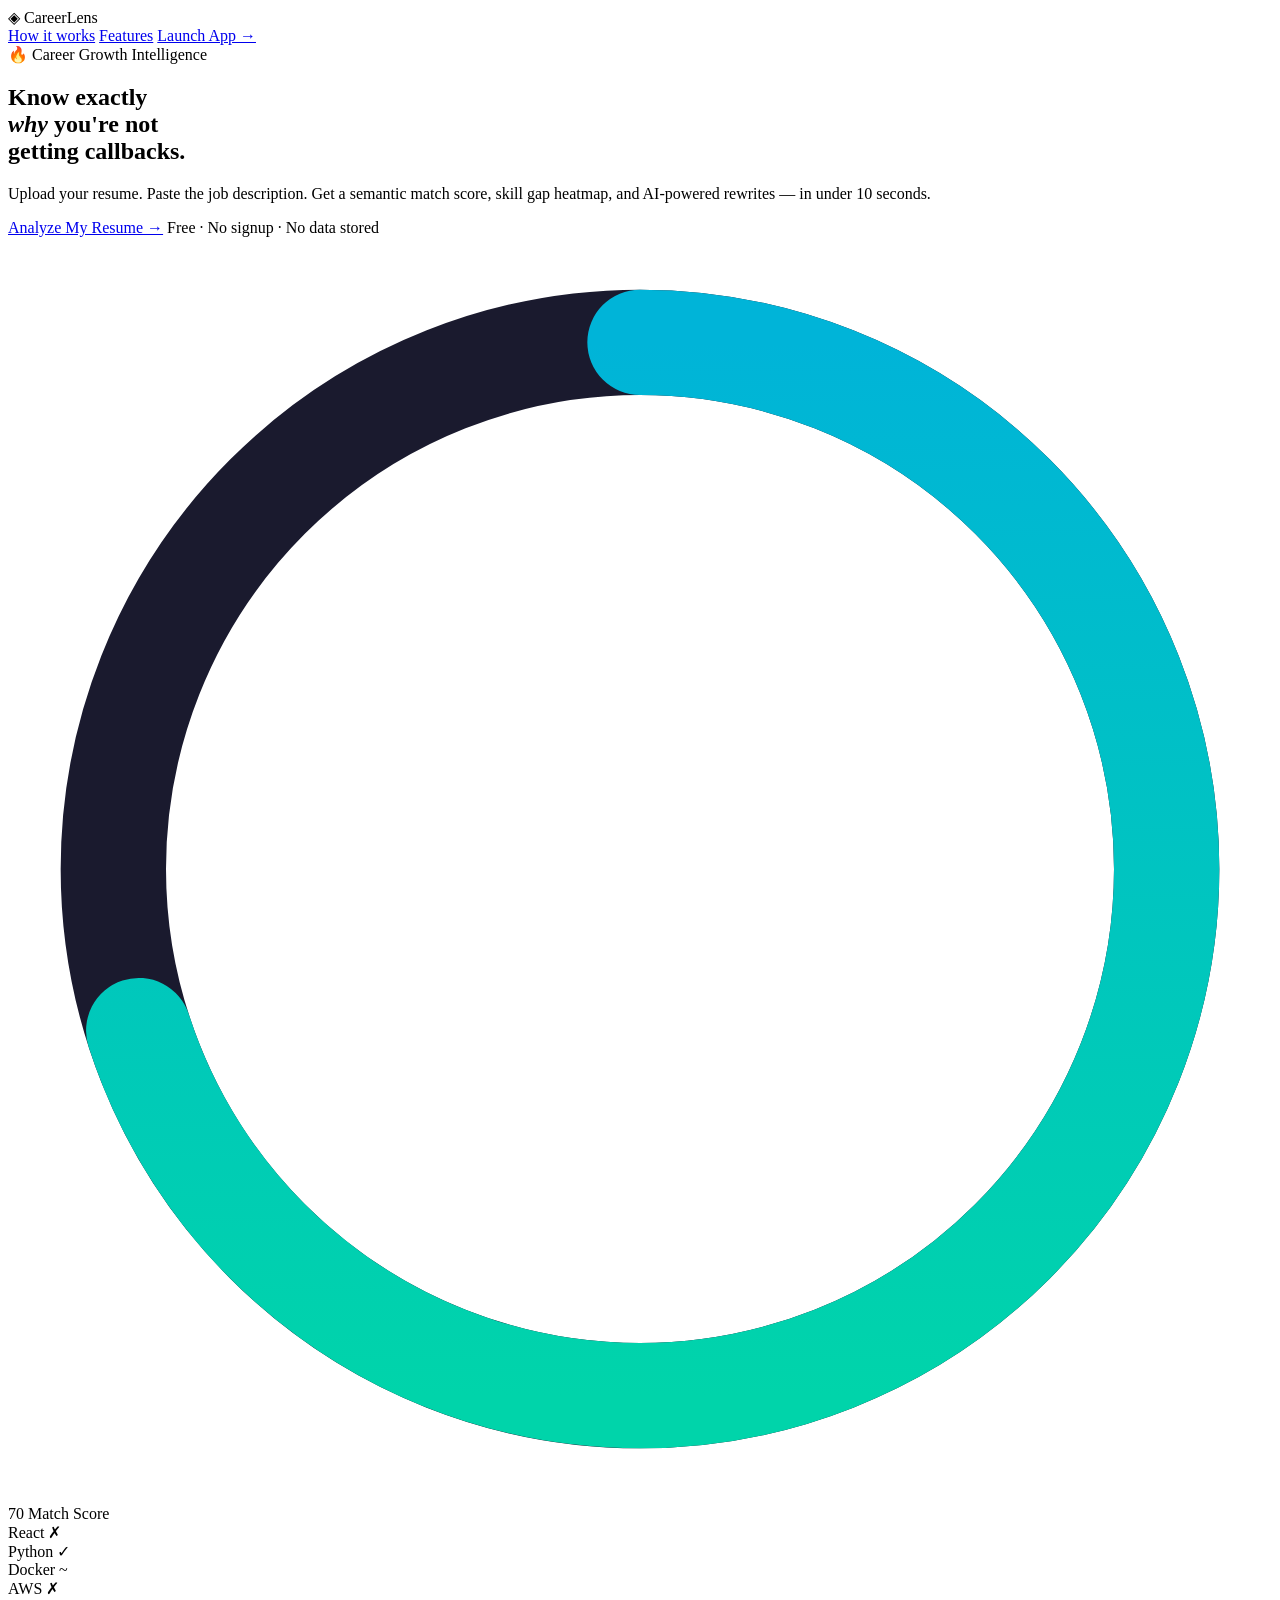
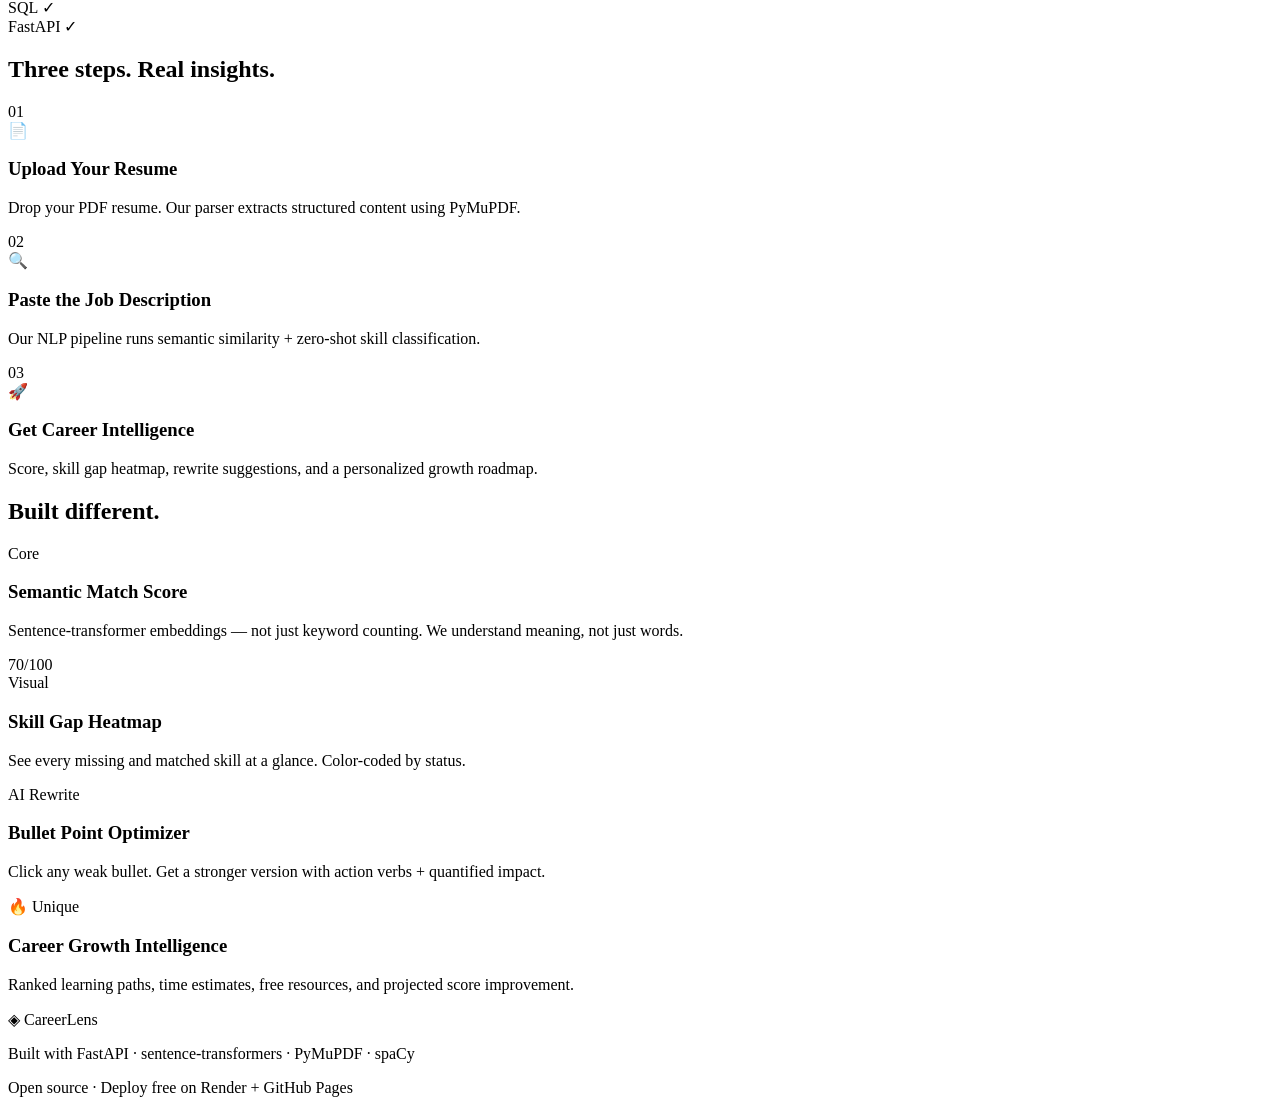
==== frontend/index.html @ 527332ee "Done" ====
<!DOCTYPE html>
<html lang="en">
<head>
  <meta charset="UTF-8" />
  <meta name="viewport" content="width=device-width, initial-scale=1.0"/>
  <title>CareerLens — AI-Powered Career Intelligence</title>
  <link rel="preconnect" href="https://fonts.googleapis.com">
  <link href="https://fonts.googleapis.com/css2?family=Syne:wght@400;600;700;800&family=DM+Sans:ital,opsz,wght@0,9..40,300;0,9..40,400;0,9..40,500;1,9..40,300&display=swap" rel="stylesheet">
  <link rel="stylesheet" href="/static/css/index.css">
</head>
<body>

  <!-- ── NAV ── -->
  <nav class="nav">
    <div class="nav-logo">
      <span class="logo-mark">◈</span>
      <span>CareerLens</span>
    </div>
    <div class="nav-links">
      <a href="#how">How it works</a>
      <a href="#features">Features</a>
      <a href="/dashboard" class="btn-nav">Launch App →</a>
    </div>
  </nav>

  <!-- ── HERO ── -->
  <section class="hero">
    <div class="hero-bg">
      <div class="blob blob-1"></div>
      <div class="blob blob-2"></div>
      <div class="grid-overlay"></div>
    </div>
    <div class="hero-content">
      <div class="hero-badge">🔥 Career Growth Intelligence</div>
      <h1 class="hero-title">
        Know exactly<br>
        <em>why</em> you're not<br>
        getting callbacks.
      </h1>
      <p class="hero-sub">
        Upload your resume. Paste the job description. Get a semantic match score,
        skill gap heatmap, and AI-powered rewrites — in under 10 seconds.
      </p>
      <div class="hero-cta">
        <a href="/dashboard" class="btn-primary">Analyze My Resume →</a>
        <span class="hero-note">Free · No signup · No data stored</span>
      </div>
    </div>
    <div class="hero-visual">
      <div class="score-preview">
        <div class="score-ring-wrap">
          <svg viewBox="0 0 120 120" class="ring-svg">
            <circle cx="60" cy="60" r="50" fill="none" stroke="#1a1a2e" stroke-width="10"/>
            <circle cx="60" cy="60" r="50" fill="none" stroke="url(#grad)" stroke-width="10"
              stroke-dasharray="314" stroke-dashoffset="94"
              stroke-linecap="round" transform="rotate(-90 60 60)"/>
            <defs>
              <linearGradient id="grad" x1="0%" y1="0%" x2="100%" y2="0%">
                <stop offset="0%" stop-color="#00d4aa"/>
                <stop offset="100%" stop-color="#00b4d8"/>
              </linearGradient>
            </defs>
          </svg>
          <div class="ring-label">
            <span class="ring-num">70</span>
            <span class="ring-sub">Match Score</span>
          </div>
        </div>
        <div class="preview-pills">
          <div class="pill missing">React ✗</div>
          <div class="pill strong">Python ✓</div>
          <div class="pill partial">Docker ~</div>
          <div class="pill missing">AWS ✗</div>
          <div class="pill strong">SQL ✓</div>
          <div class="pill strong">FastAPI ✓</div>
        </div>
      </div>
    </div>
  </section>

  <!-- ── HOW IT WORKS ── -->
  <section class="steps" id="how">
    <h2 class="section-title">Three steps. Real insights.</h2>
    <div class="steps-grid">
      <div class="step-card">
        <div class="step-num">01</div>
        <div class="step-icon">📄</div>
        <h3>Upload Your Resume</h3>
        <p>Drop your PDF resume. Our parser extracts structured content using PyMuPDF.</p>
      </div>
      <div class="step-card">
        <div class="step-num">02</div>
        <div class="step-icon">🔍</div>
        <h3>Paste the Job Description</h3>
        <p>Our NLP pipeline runs semantic similarity + zero-shot skill classification.</p>
      </div>
      <div class="step-card">
        <div class="step-num">03</div>
        <div class="step-icon">🚀</div>
        <h3>Get Career Intelligence</h3>
        <p>Score, skill gap heatmap, rewrite suggestions, and a personalized growth roadmap.</p>
      </div>
    </div>
  </section>

  <!-- ── FEATURES ── -->
  <section class="features" id="features">
    <h2 class="section-title">Built different.</h2>
    <div class="feat-grid">
      <div class="feat-card feat-large">
        <div class="feat-tag">Core</div>
        <h3>Semantic Match Score</h3>
        <p>Sentence-transformer embeddings — not just keyword counting. We understand meaning, not just words.</p>
        <div class="feat-bar">
          <div class="feat-bar-fill" style="width:70%"></div>
        </div>
        <span class="feat-score">70/100</span>
      </div>
      <div class="feat-card">
        <div class="feat-tag">Visual</div>
        <h3>Skill Gap Heatmap</h3>
        <p>See every missing and matched skill at a glance. Color-coded by status.</p>
      </div>
      <div class="feat-card">
        <div class="feat-tag">AI Rewrite</div>
        <h3>Bullet Point Optimizer</h3>
        <p>Click any weak bullet. Get a stronger version with action verbs + quantified impact.</p>
      </div>
      <div class="feat-card feat-highlight">
        <div class="feat-tag">🔥 Unique</div>
        <h3>Career Growth Intelligence</h3>
        <p>Ranked learning paths, time estimates, free resources, and projected score improvement.</p>
      </div>
    </div>
  </section>

  <!-- ── FOOTER ── -->
  <footer class="footer">
    <div class="footer-logo">◈ CareerLens</div>
    <p>Built with FastAPI · sentence-transformers · PyMuPDF · spaCy</p>
    <p class="footer-small">Open source · Deploy free on Render + GitHub Pages</p>
  </footer>

  <script src="/static/js/index.js"></script>
</body>
</html>
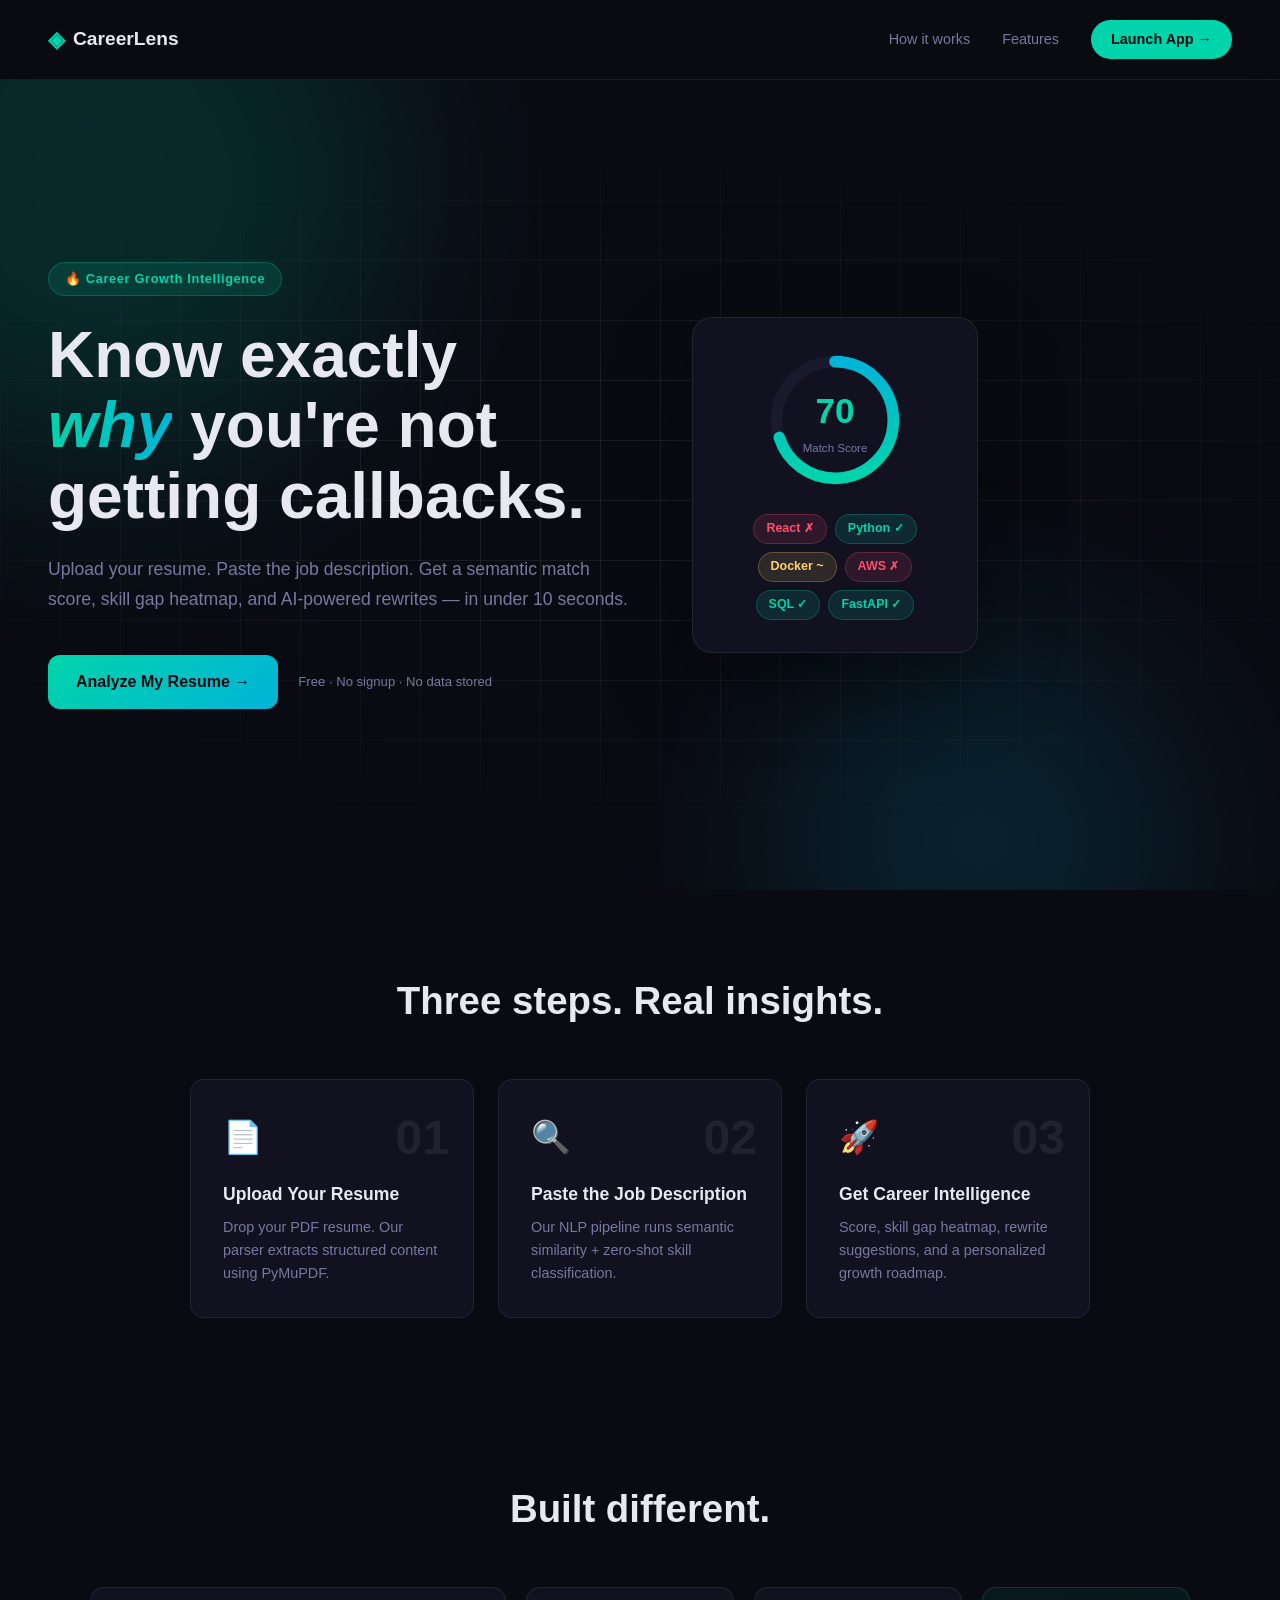
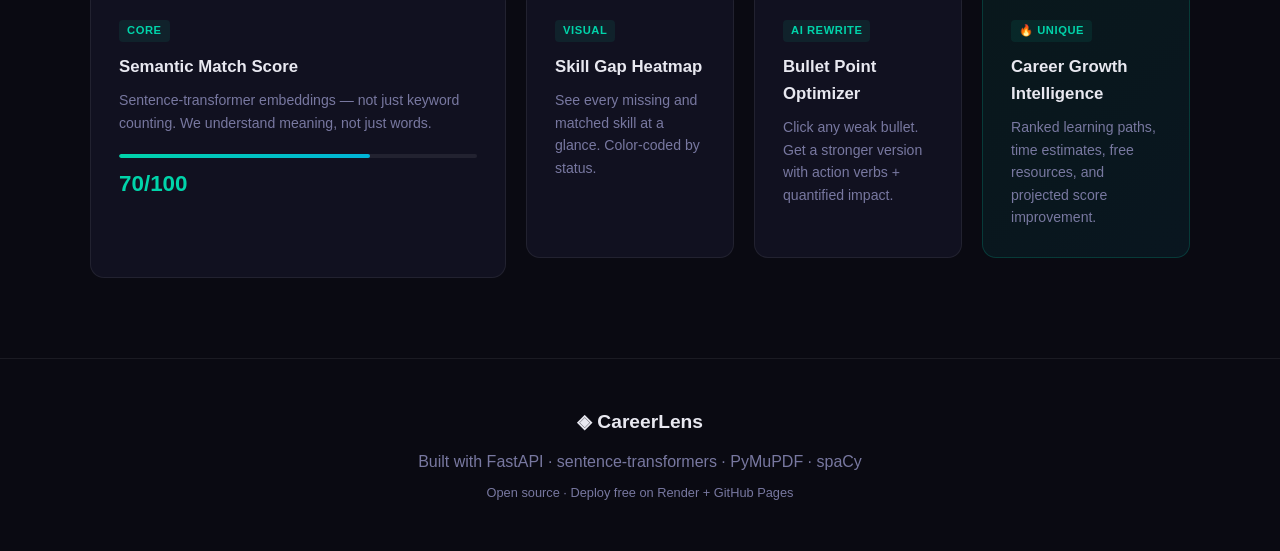
==== commit 4fe936b3: "Done" ====
--- a/frontend/index.html
+++ b/frontend/index.html
@@ -6,7 +6,7 @@
   <title>CareerLens — AI-Powered Career Intelligence</title>
   <link rel="preconnect" href="https://fonts.googleapis.com">
   <link href="https://fonts.googleapis.com/css2?family=Syne:wght@400;600;700;800&family=DM+Sans:ital,opsz,wght@0,9..40,300;0,9..40,400;0,9..40,500;1,9..40,300&display=swap" rel="stylesheet">
-  <link rel="stylesheet" href="/static/css/index.css">
+  <link rel="stylesheet" href="/frontend/css/index.css">
 </head>
 <body>
 
@@ -141,6 +141,6 @@
     <p class="footer-small">Open source · Deploy free on Render + GitHub Pages</p>
   </footer>
 
-  <script src="/static/js/index.js"></script>
+  <script src="/frontend/js/index.js"></script>
 </body>
 </html>
--- a/frontend/css/index.css
+++ b/frontend/css/index.css
@@ -0,0 +1,254 @@
+/* CareerLens — Landing Page Styles */
+/* Design: Dark editorial with teal accent — serious, premium, startup-grade */
+
+*, *::before, *::after { box-sizing: border-box; margin: 0; padding: 0; }
+
+:root {
+  --bg:        #0a0a12;
+  --bg-card:   #111120;
+  --bg-card2:  #16162a;
+  --border:    #ffffff12;
+  --teal:      #00d4aa;
+  --teal-dim:  #00b4d870;
+  --blue:      #00b4d8;
+  --text:      #e8e8f0;
+  --muted:     #7878a0;
+  --danger:    #ff4d6d;
+  --warn:      #ffd166;
+  --radius:    14px;
+  --font-head: 'Syne', sans-serif;
+  --font-body: 'DM Sans', sans-serif;
+}
+
+html { scroll-behavior: smooth; }
+body {
+  background: var(--bg);
+  color: var(--text);
+  font-family: var(--font-body);
+  font-size: 16px;
+  line-height: 1.6;
+  overflow-x: hidden;
+}
+
+/* ── NAV ── */
+.nav {
+  display: flex; align-items: center; justify-content: space-between;
+  padding: 20px 48px;
+  border-bottom: 1px solid var(--border);
+  position: sticky; top: 0; z-index: 100;
+  background: #0a0a12cc; backdrop-filter: blur(16px);
+}
+.nav-logo {
+  font-family: var(--font-head); font-size: 1.2rem; font-weight: 700;
+  color: var(--text); display: flex; align-items: center; gap: 8px;
+  text-decoration: none;
+}
+.logo-mark { color: var(--teal); font-size: 1.4rem; }
+.nav-links { display: flex; align-items: center; gap: 32px; }
+.nav-links a { color: var(--muted); text-decoration: none; font-size: 0.9rem; transition: color .2s; }
+.nav-links a:hover { color: var(--text); }
+.btn-nav {
+  background: var(--teal); color: #0a0a12 !important;
+  padding: 8px 20px; border-radius: 40px;
+  font-weight: 600; font-size: 0.85rem;
+  transition: transform .2s, box-shadow .2s;
+}
+.btn-nav:hover { transform: translateY(-1px); box-shadow: 0 4px 20px var(--teal-dim); }
+
+/* ── HERO ── */
+.hero {
+  min-height: 90vh;
+  display: flex; align-items: center;
+  gap: 64px; padding: 80px 48px;
+  position: relative; overflow: hidden;
+}
+.hero-bg {
+  position: absolute; inset: 0; pointer-events: none;
+}
+.blob {
+  position: absolute; border-radius: 50%;
+  filter: blur(100px); opacity: 0.15;
+}
+.blob-1 {
+  width: 600px; height: 600px;
+  background: var(--teal);
+  top: -200px; left: -200px;
+  animation: blobFloat 8s ease-in-out infinite;
+}
+.blob-2 {
+  width: 400px; height: 400px;
+  background: var(--blue);
+  bottom: -150px; right: 100px;
+  animation: blobFloat 10s ease-in-out infinite reverse;
+}
+@keyframes blobFloat {
+  0%, 100% { transform: translate(0,0) scale(1); }
+  50% { transform: translate(20px, -30px) scale(1.05); }
+}
+.grid-overlay {
+  position: absolute; inset: 0;
+  background-image:
+    linear-gradient(var(--border) 1px, transparent 1px),
+    linear-gradient(90deg, var(--border) 1px, transparent 1px);
+  background-size: 60px 60px;
+  mask-image: radial-gradient(ellipse 80% 60% at 50% 50%, black 20%, transparent 80%);
+}
+
+.hero-content { position: relative; flex: 1; max-width: 580px; }
+.hero-badge {
+  display: inline-block;
+  background: #00d4aa20; border: 1px solid #00d4aa40;
+  color: var(--teal); font-size: 0.8rem; font-weight: 600;
+  padding: 6px 16px; border-radius: 40px; margin-bottom: 24px;
+  letter-spacing: 0.05em;
+}
+.hero-title {
+  font-family: var(--font-head);
+  font-size: clamp(2.5rem, 5vw, 4rem);
+  font-weight: 800; line-height: 1.1;
+  margin-bottom: 24px;
+}
+.hero-title em {
+  font-style: italic;
+  background: linear-gradient(90deg, var(--teal), var(--blue));
+  -webkit-background-clip: text; -webkit-text-fill-color: transparent;
+}
+.hero-sub { color: var(--muted); font-size: 1.1rem; line-height: 1.7; margin-bottom: 40px; }
+.hero-cta { display: flex; align-items: center; gap: 20px; flex-wrap: wrap; }
+.btn-primary {
+  display: inline-flex; align-items: center; gap: 8px;
+  background: linear-gradient(135deg, var(--teal), var(--blue));
+  color: #0a0a12; font-weight: 700; font-size: 1rem;
+  padding: 14px 28px; border-radius: 12px; text-decoration: none;
+  transition: transform .2s, box-shadow .2s;
+}
+.btn-primary:hover { transform: translateY(-2px); box-shadow: 0 8px 30px var(--teal-dim); }
+.hero-note { color: var(--muted); font-size: 0.82rem; }
+
+/* Hero visual */
+.hero-visual { position: relative; flex-shrink: 0; }
+.score-preview {
+  background: var(--bg-card);
+  border: 1px solid var(--border);
+  border-radius: 20px; padding: 32px;
+  display: flex; flex-direction: column; align-items: center;
+  gap: 24px; box-shadow: 0 32px 80px #00000060;
+  animation: floatCard 5s ease-in-out infinite;
+}
+@keyframes floatCard {
+  0%, 100% { transform: translateY(0); }
+  50% { transform: translateY(-10px); }
+}
+.score-ring-wrap { position: relative; width: 140px; height: 140px; }
+.ring-svg { width: 100%; height: 100%; }
+.ring-label {
+  position: absolute; inset: 0;
+  display: flex; flex-direction: column;
+  align-items: center; justify-content: center;
+}
+.ring-num {
+  font-family: var(--font-head); font-size: 2.2rem; font-weight: 800;
+  color: var(--teal);
+}
+.ring-sub { font-size: 0.72rem; color: var(--muted); }
+.preview-pills {
+  display: flex; flex-wrap: wrap; gap: 8px; justify-content: center;
+  max-width: 220px;
+}
+.pill {
+  padding: 4px 12px; border-radius: 20px;
+  font-size: 0.78rem; font-weight: 600;
+}
+.pill.strong { background: #00d4aa20; color: var(--teal); border: 1px solid #00d4aa40; }
+.pill.partial { background: #ffd16620; color: var(--warn); border: 1px solid #ffd16640; }
+.pill.missing { background: #ff4d6d20; color: var(--danger); border: 1px solid #ff4d6d40; }
+
+/* ── SECTIONS ── */
+.section-title {
+  font-family: var(--font-head); font-size: clamp(1.8rem, 3vw, 2.5rem);
+  font-weight: 700; text-align: center; margin-bottom: 48px;
+}
+
+/* ── STEPS ── */
+.steps { padding: 80px 48px; }
+.steps-grid {
+  display: grid; grid-template-columns: repeat(auto-fit, minmax(240px, 1fr));
+  gap: 24px; max-width: 900px; margin: 0 auto;
+}
+.step-card {
+  background: var(--bg-card); border: 1px solid var(--border);
+  border-radius: var(--radius); padding: 32px;
+  position: relative; transition: border-color .2s;
+}
+.step-card:hover { border-color: #00d4aa40; }
+.step-num {
+  font-family: var(--font-head); font-size: 3rem; font-weight: 800;
+  color: var(--border); position: absolute; top: 20px; right: 24px;
+}
+.step-icon { font-size: 2rem; margin-bottom: 16px; }
+.step-card h3 { font-family: var(--font-head); font-size: 1.1rem; font-weight: 700; margin-bottom: 8px; }
+.step-card p { color: var(--muted); font-size: 0.9rem; }
+
+/* ── FEATURES ── */
+.features { padding: 80px 48px; }
+.feat-grid {
+  display: grid;
+  grid-template-columns: 2fr 1fr 1fr 1fr;
+  grid-template-rows: auto auto;
+  gap: 20px; max-width: 1100px; margin: 0 auto;
+}
+.feat-card {
+  background: var(--bg-card); border: 1px solid var(--border);
+  border-radius: var(--radius); padding: 28px;
+  transition: transform .2s, border-color .2s;
+}
+.feat-card:hover { transform: translateY(-4px); border-color: #00d4aa30; }
+.feat-large { grid-row: span 2; }
+.feat-highlight {
+  background: linear-gradient(135deg, #00d4aa12, #00b4d812);
+  border-color: #00d4aa30;
+}
+.feat-tag {
+  display: inline-block; font-size: 0.7rem; font-weight: 700;
+  color: var(--teal); background: #00d4aa15; border-radius: 4px;
+  padding: 2px 8px; margin-bottom: 12px; letter-spacing: 0.05em;
+  text-transform: uppercase;
+}
+.feat-card h3 { font-family: var(--font-head); font-size: 1.05rem; font-weight: 700; margin-bottom: 8px; }
+.feat-card p { color: var(--muted); font-size: 0.88rem; line-height: 1.6; }
+.feat-bar {
+  height: 4px; background: var(--border); border-radius: 2px;
+  margin-top: 20px; overflow: hidden;
+}
+.feat-bar-fill {
+  height: 100%; border-radius: 2px;
+  background: linear-gradient(90deg, var(--teal), var(--blue));
+  animation: barGrow 2s ease-out forwards;
+}
+@keyframes barGrow { from { width: 0 !important; } }
+.feat-score {
+  display: block; margin-top: 8px; font-family: var(--font-head);
+  font-size: 1.4rem; font-weight: 700; color: var(--teal);
+}
+
+/* ── FOOTER ── */
+.footer {
+  text-align: center; padding: 48px;
+  border-top: 1px solid var(--border); color: var(--muted);
+}
+.footer-logo {
+  font-family: var(--font-head); font-size: 1.2rem; font-weight: 700;
+  color: var(--text); margin-bottom: 12px;
+}
+.footer-small { font-size: 0.8rem; margin-top: 8px; }
+
+@media (max-width: 900px) {
+  .nav { padding: 16px 24px; }
+  .hero { flex-direction: column; padding: 60px 24px; gap: 40px; text-align: center; }
+  .hero-cta { justify-content: center; }
+  .hero-visual { width: 100%; display: flex; justify-content: center; }
+  .feat-grid { grid-template-columns: 1fr 1fr; }
+  .feat-large { grid-row: span 1; }
+  .steps { padding: 60px 24px; }
+  .features { padding: 60px 24px; }
+}
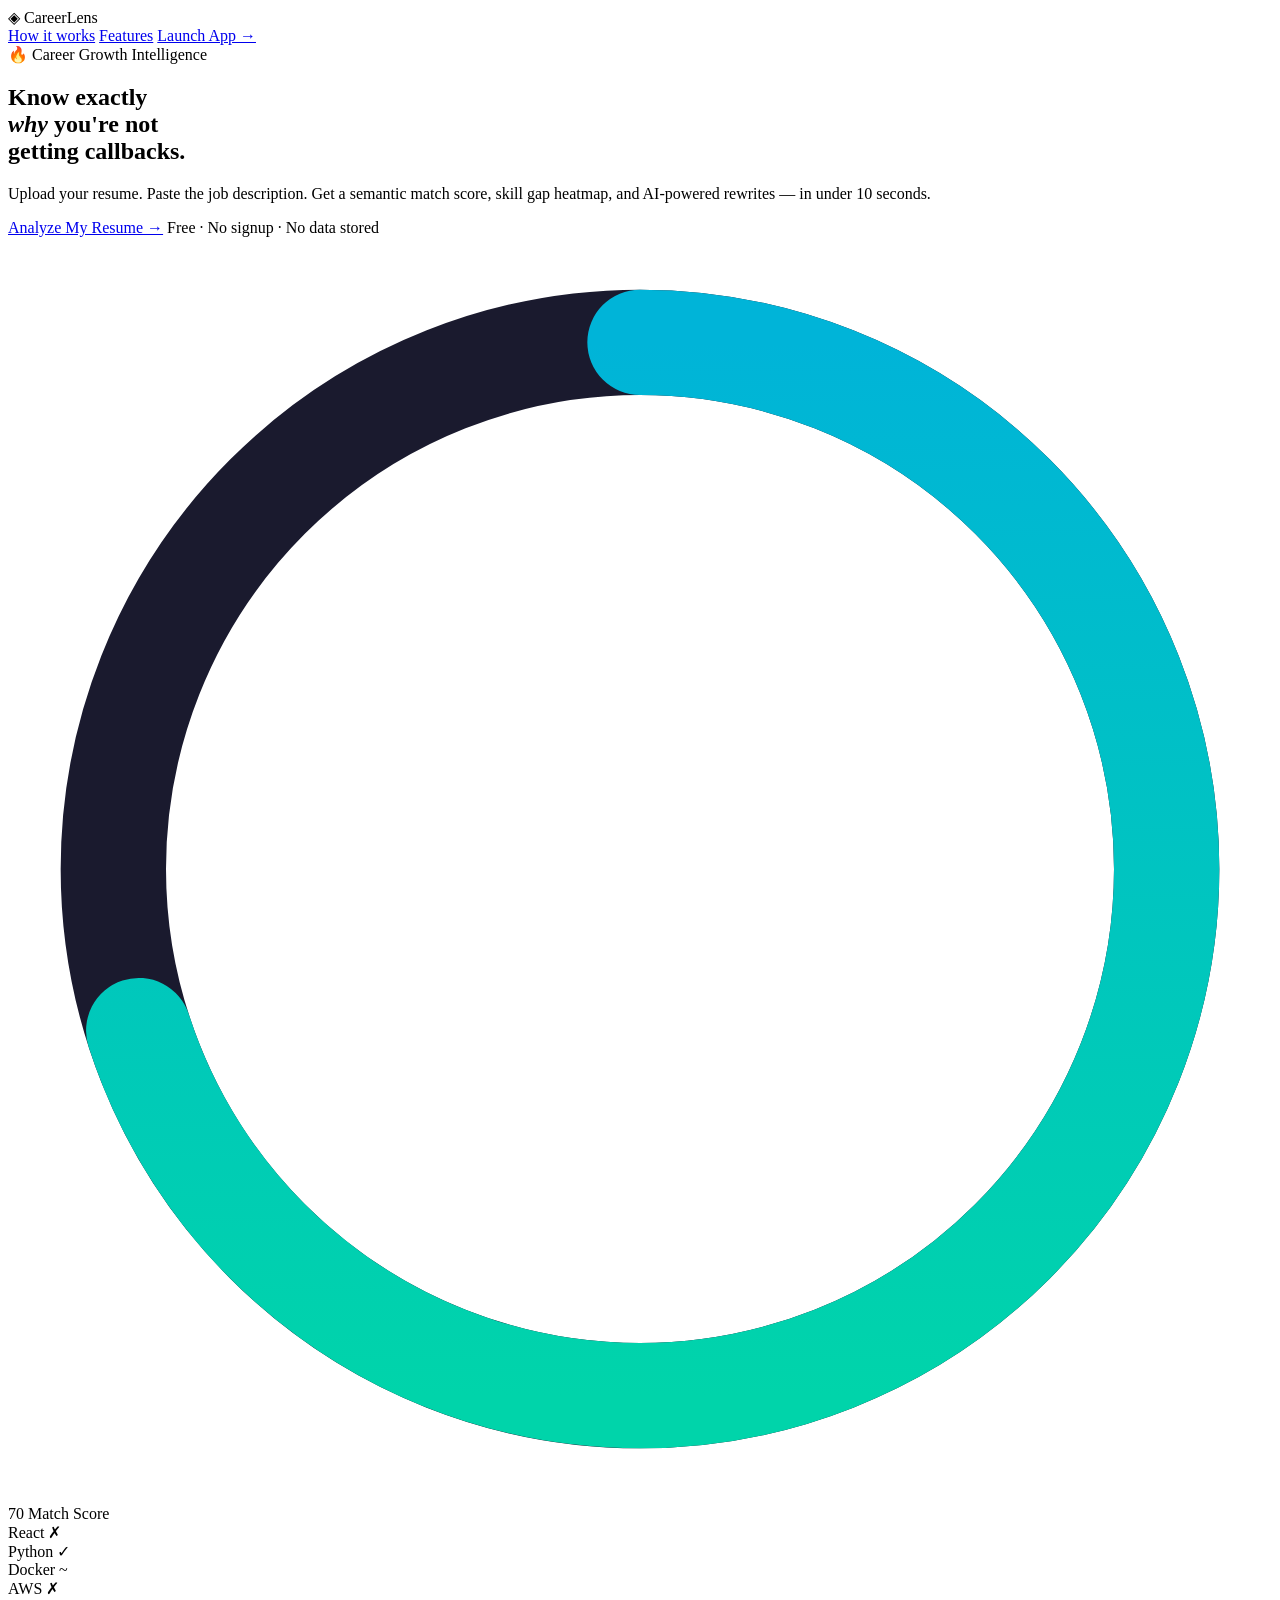
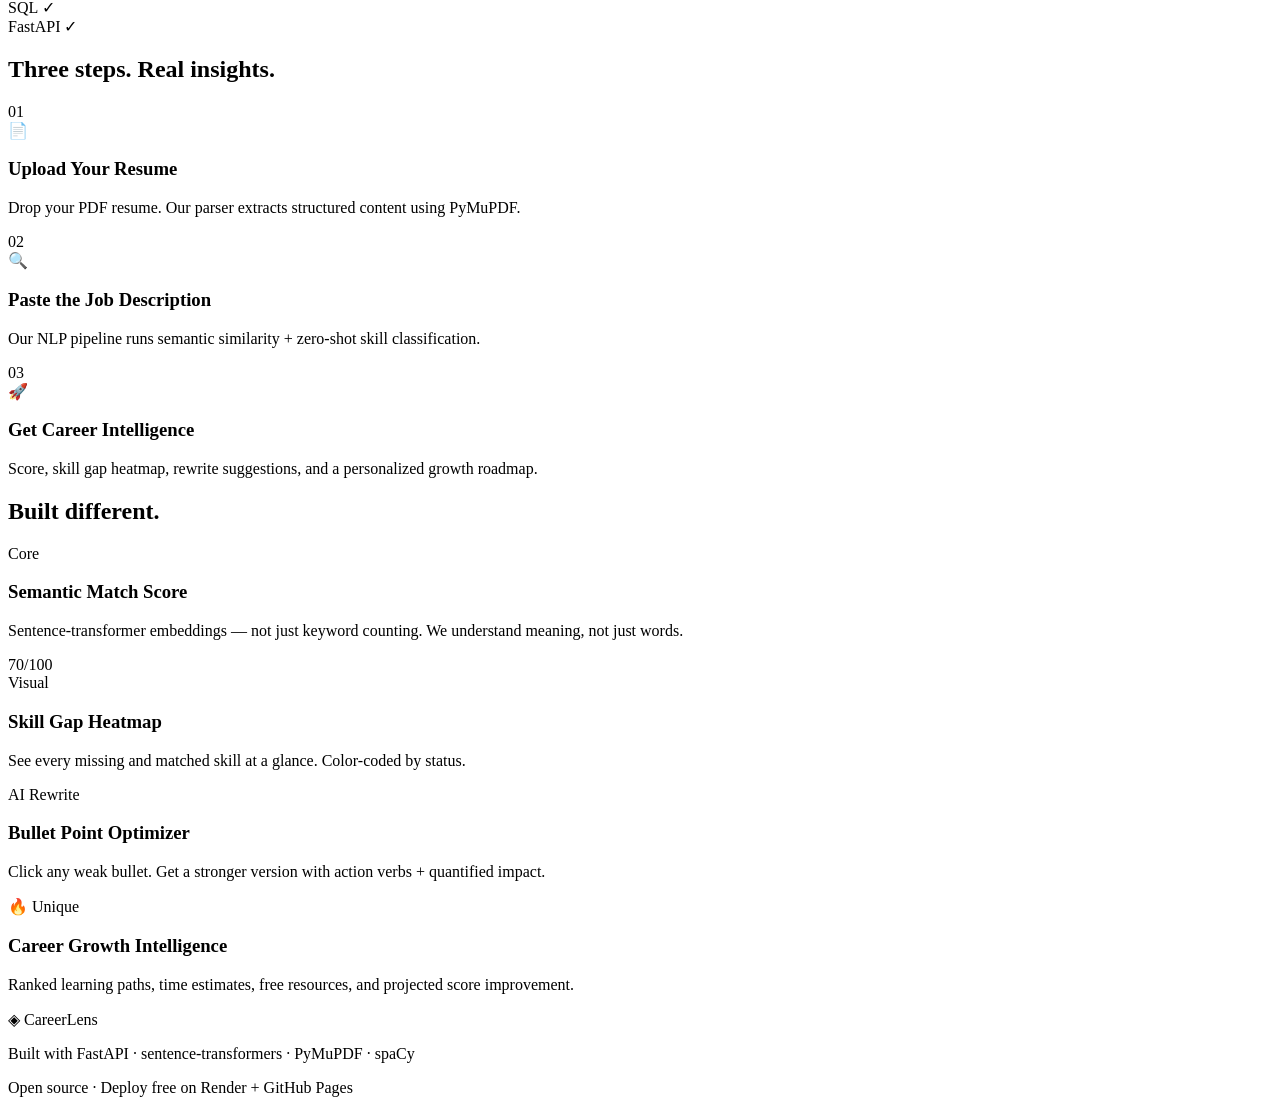
==== commit 5e799eb2: "Done" ====
--- a/frontend/index.html
+++ b/frontend/index.html
@@ -6,7 +6,7 @@
   <title>CareerLens — AI-Powered Career Intelligence</title>
   <link rel="preconnect" href="https://fonts.googleapis.com">
   <link href="https://fonts.googleapis.com/css2?family=Syne:wght@400;600;700;800&family=DM+Sans:ital,opsz,wght@0,9..40,300;0,9..40,400;0,9..40,500;1,9..40,300&display=swap" rel="stylesheet">
-  <link rel="stylesheet" href="/frontend/css/index.css">
+  <link rel="stylesheet" href="/static/css/index.css">
 </head>
 <body>
 
@@ -141,6 +141,6 @@
     <p class="footer-small">Open source · Deploy free on Render + GitHub Pages</p>
   </footer>
 
-  <script src="/frontend/js/index.js"></script>
+  <script src="/static/js/index.js"></script>
 </body>
 </html>
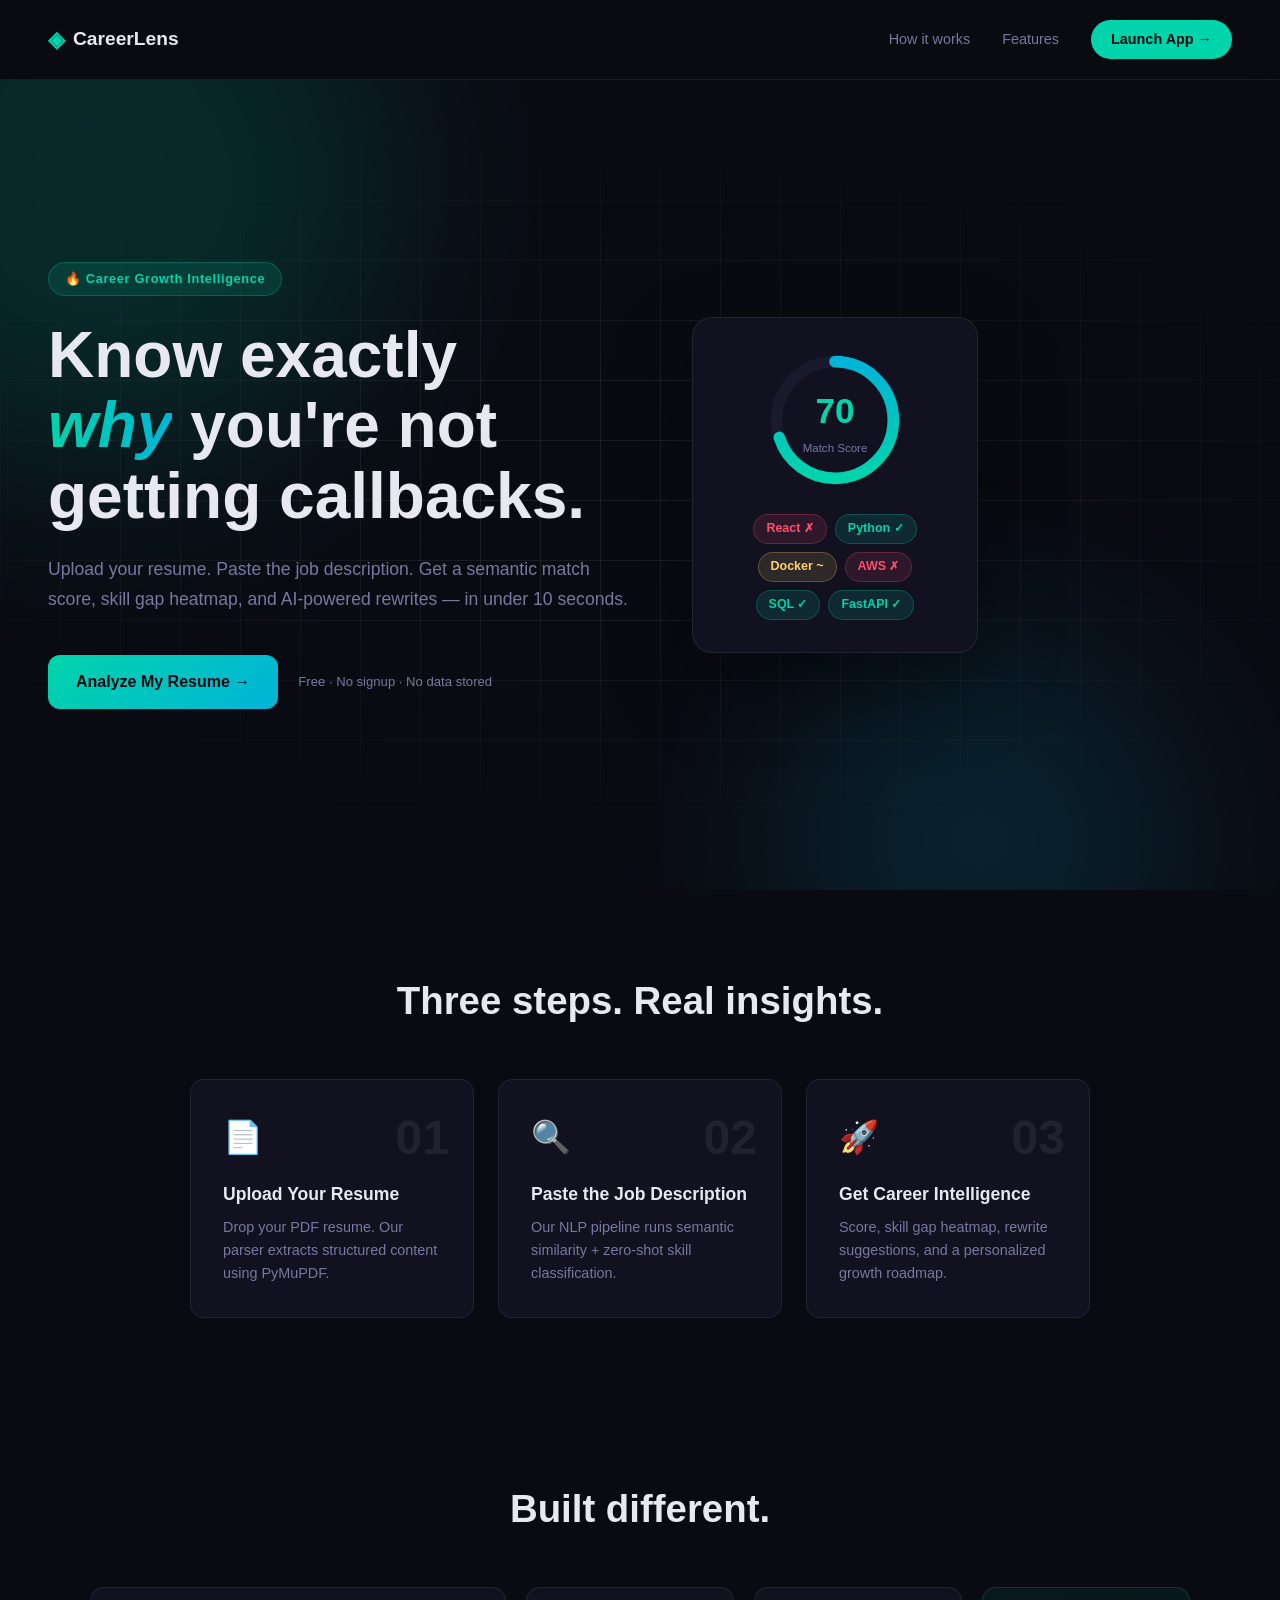
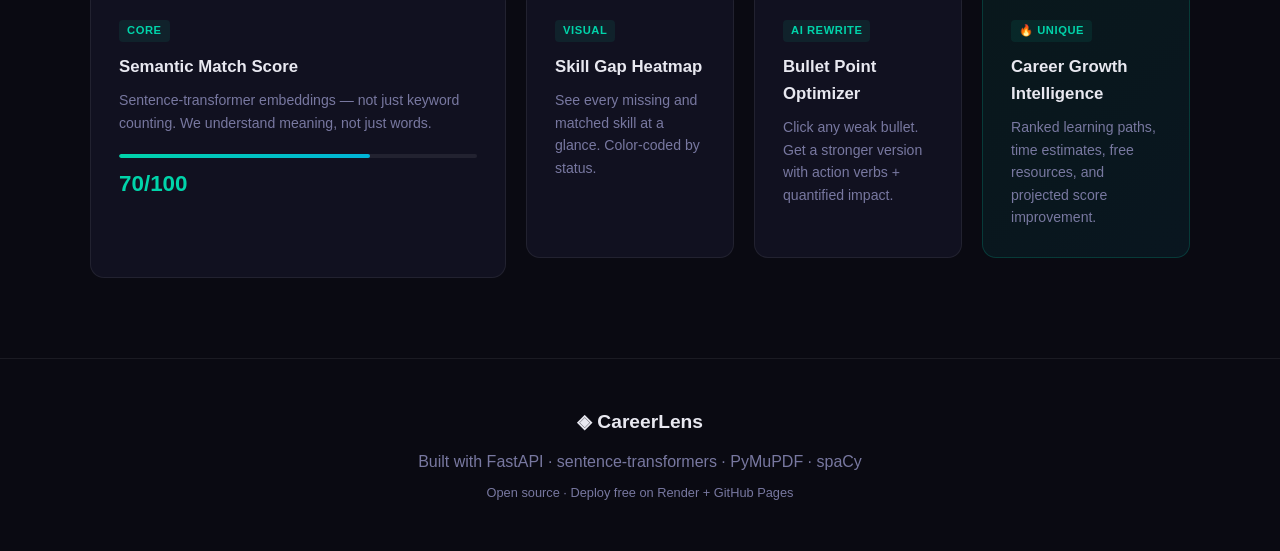
==== commit fddfe5eb: "Done" ====
--- a/frontend/index.html
+++ b/frontend/index.html
@@ -6,7 +6,7 @@
   <title>CareerLens — AI-Powered Career Intelligence</title>
   <link rel="preconnect" href="https://fonts.googleapis.com">
   <link href="https://fonts.googleapis.com/css2?family=Syne:wght@400;600;700;800&family=DM+Sans:ital,opsz,wght@0,9..40,300;0,9..40,400;0,9..40,500;1,9..40,300&display=swap" rel="stylesheet">
-  <link rel="stylesheet" href="/static/css/index.css">
+  <link rel="stylesheet" href="css/index.css">
 </head>
 <body>
 
@@ -141,6 +141,6 @@
     <p class="footer-small">Open source · Deploy free on Render + GitHub Pages</p>
   </footer>
 
-  <script src="/static/js/index.js"></script>
+  <script src="js/index.js"></script>
 </body>
 </html>
--- a/frontend/css/index.css
+++ b/frontend/css/index.css
@@ -0,0 +1,254 @@
+/* CareerLens — Landing Page Styles */
+/* Design: Dark editorial with teal accent — serious, premium, startup-grade */
+
+*, *::before, *::after { box-sizing: border-box; margin: 0; padding: 0; }
+
+:root {
+  --bg:        #0a0a12;
+  --bg-card:   #111120;
+  --bg-card2:  #16162a;
+  --border:    #ffffff12;
+  --teal:      #00d4aa;
+  --teal-dim:  #00b4d870;
+  --blue:      #00b4d8;
+  --text:      #e8e8f0;
+  --muted:     #7878a0;
+  --danger:    #ff4d6d;
+  --warn:      #ffd166;
+  --radius:    14px;
+  --font-head: 'Syne', sans-serif;
+  --font-body: 'DM Sans', sans-serif;
+}
+
+html { scroll-behavior: smooth; }
+body {
+  background: var(--bg);
+  color: var(--text);
+  font-family: var(--font-body);
+  font-size: 16px;
+  line-height: 1.6;
+  overflow-x: hidden;
+}
+
+/* ── NAV ── */
+.nav {
+  display: flex; align-items: center; justify-content: space-between;
+  padding: 20px 48px;
+  border-bottom: 1px solid var(--border);
+  position: sticky; top: 0; z-index: 100;
+  background: #0a0a12cc; backdrop-filter: blur(16px);
+}
+.nav-logo {
+  font-family: var(--font-head); font-size: 1.2rem; font-weight: 700;
+  color: var(--text); display: flex; align-items: center; gap: 8px;
+  text-decoration: none;
+}
+.logo-mark { color: var(--teal); font-size: 1.4rem; }
+.nav-links { display: flex; align-items: center; gap: 32px; }
+.nav-links a { color: var(--muted); text-decoration: none; font-size: 0.9rem; transition: color .2s; }
+.nav-links a:hover { color: var(--text); }
+.btn-nav {
+  background: var(--teal); color: #0a0a12 !important;
+  padding: 8px 20px; border-radius: 40px;
+  font-weight: 600; font-size: 0.85rem;
+  transition: transform .2s, box-shadow .2s;
+}
+.btn-nav:hover { transform: translateY(-1px); box-shadow: 0 4px 20px var(--teal-dim); }
+
+/* ── HERO ── */
+.hero {
+  min-height: 90vh;
+  display: flex; align-items: center;
+  gap: 64px; padding: 80px 48px;
+  position: relative; overflow: hidden;
+}
+.hero-bg {
+  position: absolute; inset: 0; pointer-events: none;
+}
+.blob {
+  position: absolute; border-radius: 50%;
+  filter: blur(100px); opacity: 0.15;
+}
+.blob-1 {
+  width: 600px; height: 600px;
+  background: var(--teal);
+  top: -200px; left: -200px;
+  animation: blobFloat 8s ease-in-out infinite;
+}
+.blob-2 {
+  width: 400px; height: 400px;
+  background: var(--blue);
+  bottom: -150px; right: 100px;
+  animation: blobFloat 10s ease-in-out infinite reverse;
+}
+@keyframes blobFloat {
+  0%, 100% { transform: translate(0,0) scale(1); }
+  50% { transform: translate(20px, -30px) scale(1.05); }
+}
+.grid-overlay {
+  position: absolute; inset: 0;
+  background-image:
+    linear-gradient(var(--border) 1px, transparent 1px),
+    linear-gradient(90deg, var(--border) 1px, transparent 1px);
+  background-size: 60px 60px;
+  mask-image: radial-gradient(ellipse 80% 60% at 50% 50%, black 20%, transparent 80%);
+}
+
+.hero-content { position: relative; flex: 1; max-width: 580px; }
+.hero-badge {
+  display: inline-block;
+  background: #00d4aa20; border: 1px solid #00d4aa40;
+  color: var(--teal); font-size: 0.8rem; font-weight: 600;
+  padding: 6px 16px; border-radius: 40px; margin-bottom: 24px;
+  letter-spacing: 0.05em;
+}
+.hero-title {
+  font-family: var(--font-head);
+  font-size: clamp(2.5rem, 5vw, 4rem);
+  font-weight: 800; line-height: 1.1;
+  margin-bottom: 24px;
+}
+.hero-title em {
+  font-style: italic;
+  background: linear-gradient(90deg, var(--teal), var(--blue));
+  -webkit-background-clip: text; -webkit-text-fill-color: transparent;
+}
+.hero-sub { color: var(--muted); font-size: 1.1rem; line-height: 1.7; margin-bottom: 40px; }
+.hero-cta { display: flex; align-items: center; gap: 20px; flex-wrap: wrap; }
+.btn-primary {
+  display: inline-flex; align-items: center; gap: 8px;
+  background: linear-gradient(135deg, var(--teal), var(--blue));
+  color: #0a0a12; font-weight: 700; font-size: 1rem;
+  padding: 14px 28px; border-radius: 12px; text-decoration: none;
+  transition: transform .2s, box-shadow .2s;
+}
+.btn-primary:hover { transform: translateY(-2px); box-shadow: 0 8px 30px var(--teal-dim); }
+.hero-note { color: var(--muted); font-size: 0.82rem; }
+
+/* Hero visual */
+.hero-visual { position: relative; flex-shrink: 0; }
+.score-preview {
+  background: var(--bg-card);
+  border: 1px solid var(--border);
+  border-radius: 20px; padding: 32px;
+  display: flex; flex-direction: column; align-items: center;
+  gap: 24px; box-shadow: 0 32px 80px #00000060;
+  animation: floatCard 5s ease-in-out infinite;
+}
+@keyframes floatCard {
+  0%, 100% { transform: translateY(0); }
+  50% { transform: translateY(-10px); }
+}
+.score-ring-wrap { position: relative; width: 140px; height: 140px; }
+.ring-svg { width: 100%; height: 100%; }
+.ring-label {
+  position: absolute; inset: 0;
+  display: flex; flex-direction: column;
+  align-items: center; justify-content: center;
+}
+.ring-num {
+  font-family: var(--font-head); font-size: 2.2rem; font-weight: 800;
+  color: var(--teal);
+}
+.ring-sub { font-size: 0.72rem; color: var(--muted); }
+.preview-pills {
+  display: flex; flex-wrap: wrap; gap: 8px; justify-content: center;
+  max-width: 220px;
+}
+.pill {
+  padding: 4px 12px; border-radius: 20px;
+  font-size: 0.78rem; font-weight: 600;
+}
+.pill.strong { background: #00d4aa20; color: var(--teal); border: 1px solid #00d4aa40; }
+.pill.partial { background: #ffd16620; color: var(--warn); border: 1px solid #ffd16640; }
+.pill.missing { background: #ff4d6d20; color: var(--danger); border: 1px solid #ff4d6d40; }
+
+/* ── SECTIONS ── */
+.section-title {
+  font-family: var(--font-head); font-size: clamp(1.8rem, 3vw, 2.5rem);
+  font-weight: 700; text-align: center; margin-bottom: 48px;
+}
+
+/* ── STEPS ── */
+.steps { padding: 80px 48px; }
+.steps-grid {
+  display: grid; grid-template-columns: repeat(auto-fit, minmax(240px, 1fr));
+  gap: 24px; max-width: 900px; margin: 0 auto;
+}
+.step-card {
+  background: var(--bg-card); border: 1px solid var(--border);
+  border-radius: var(--radius); padding: 32px;
+  position: relative; transition: border-color .2s;
+}
+.step-card:hover { border-color: #00d4aa40; }
+.step-num {
+  font-family: var(--font-head); font-size: 3rem; font-weight: 800;
+  color: var(--border); position: absolute; top: 20px; right: 24px;
+}
+.step-icon { font-size: 2rem; margin-bottom: 16px; }
+.step-card h3 { font-family: var(--font-head); font-size: 1.1rem; font-weight: 700; margin-bottom: 8px; }
+.step-card p { color: var(--muted); font-size: 0.9rem; }
+
+/* ── FEATURES ── */
+.features { padding: 80px 48px; }
+.feat-grid {
+  display: grid;
+  grid-template-columns: 2fr 1fr 1fr 1fr;
+  grid-template-rows: auto auto;
+  gap: 20px; max-width: 1100px; margin: 0 auto;
+}
+.feat-card {
+  background: var(--bg-card); border: 1px solid var(--border);
+  border-radius: var(--radius); padding: 28px;
+  transition: transform .2s, border-color .2s;
+}
+.feat-card:hover { transform: translateY(-4px); border-color: #00d4aa30; }
+.feat-large { grid-row: span 2; }
+.feat-highlight {
+  background: linear-gradient(135deg, #00d4aa12, #00b4d812);
+  border-color: #00d4aa30;
+}
+.feat-tag {
+  display: inline-block; font-size: 0.7rem; font-weight: 700;
+  color: var(--teal); background: #00d4aa15; border-radius: 4px;
+  padding: 2px 8px; margin-bottom: 12px; letter-spacing: 0.05em;
+  text-transform: uppercase;
+}
+.feat-card h3 { font-family: var(--font-head); font-size: 1.05rem; font-weight: 700; margin-bottom: 8px; }
+.feat-card p { color: var(--muted); font-size: 0.88rem; line-height: 1.6; }
+.feat-bar {
+  height: 4px; background: var(--border); border-radius: 2px;
+  margin-top: 20px; overflow: hidden;
+}
+.feat-bar-fill {
+  height: 100%; border-radius: 2px;
+  background: linear-gradient(90deg, var(--teal), var(--blue));
+  animation: barGrow 2s ease-out forwards;
+}
+@keyframes barGrow { from { width: 0 !important; } }
+.feat-score {
+  display: block; margin-top: 8px; font-family: var(--font-head);
+  font-size: 1.4rem; font-weight: 700; color: var(--teal);
+}
+
+/* ── FOOTER ── */
+.footer {
+  text-align: center; padding: 48px;
+  border-top: 1px solid var(--border); color: var(--muted);
+}
+.footer-logo {
+  font-family: var(--font-head); font-size: 1.2rem; font-weight: 700;
+  color: var(--text); margin-bottom: 12px;
+}
+.footer-small { font-size: 0.8rem; margin-top: 8px; }
+
+@media (max-width: 900px) {
+  .nav { padding: 16px 24px; }
+  .hero { flex-direction: column; padding: 60px 24px; gap: 40px; text-align: center; }
+  .hero-cta { justify-content: center; }
+  .hero-visual { width: 100%; display: flex; justify-content: center; }
+  .feat-grid { grid-template-columns: 1fr 1fr; }
+  .feat-large { grid-row: span 1; }
+  .steps { padding: 60px 24px; }
+  .features { padding: 60px 24px; }
+}
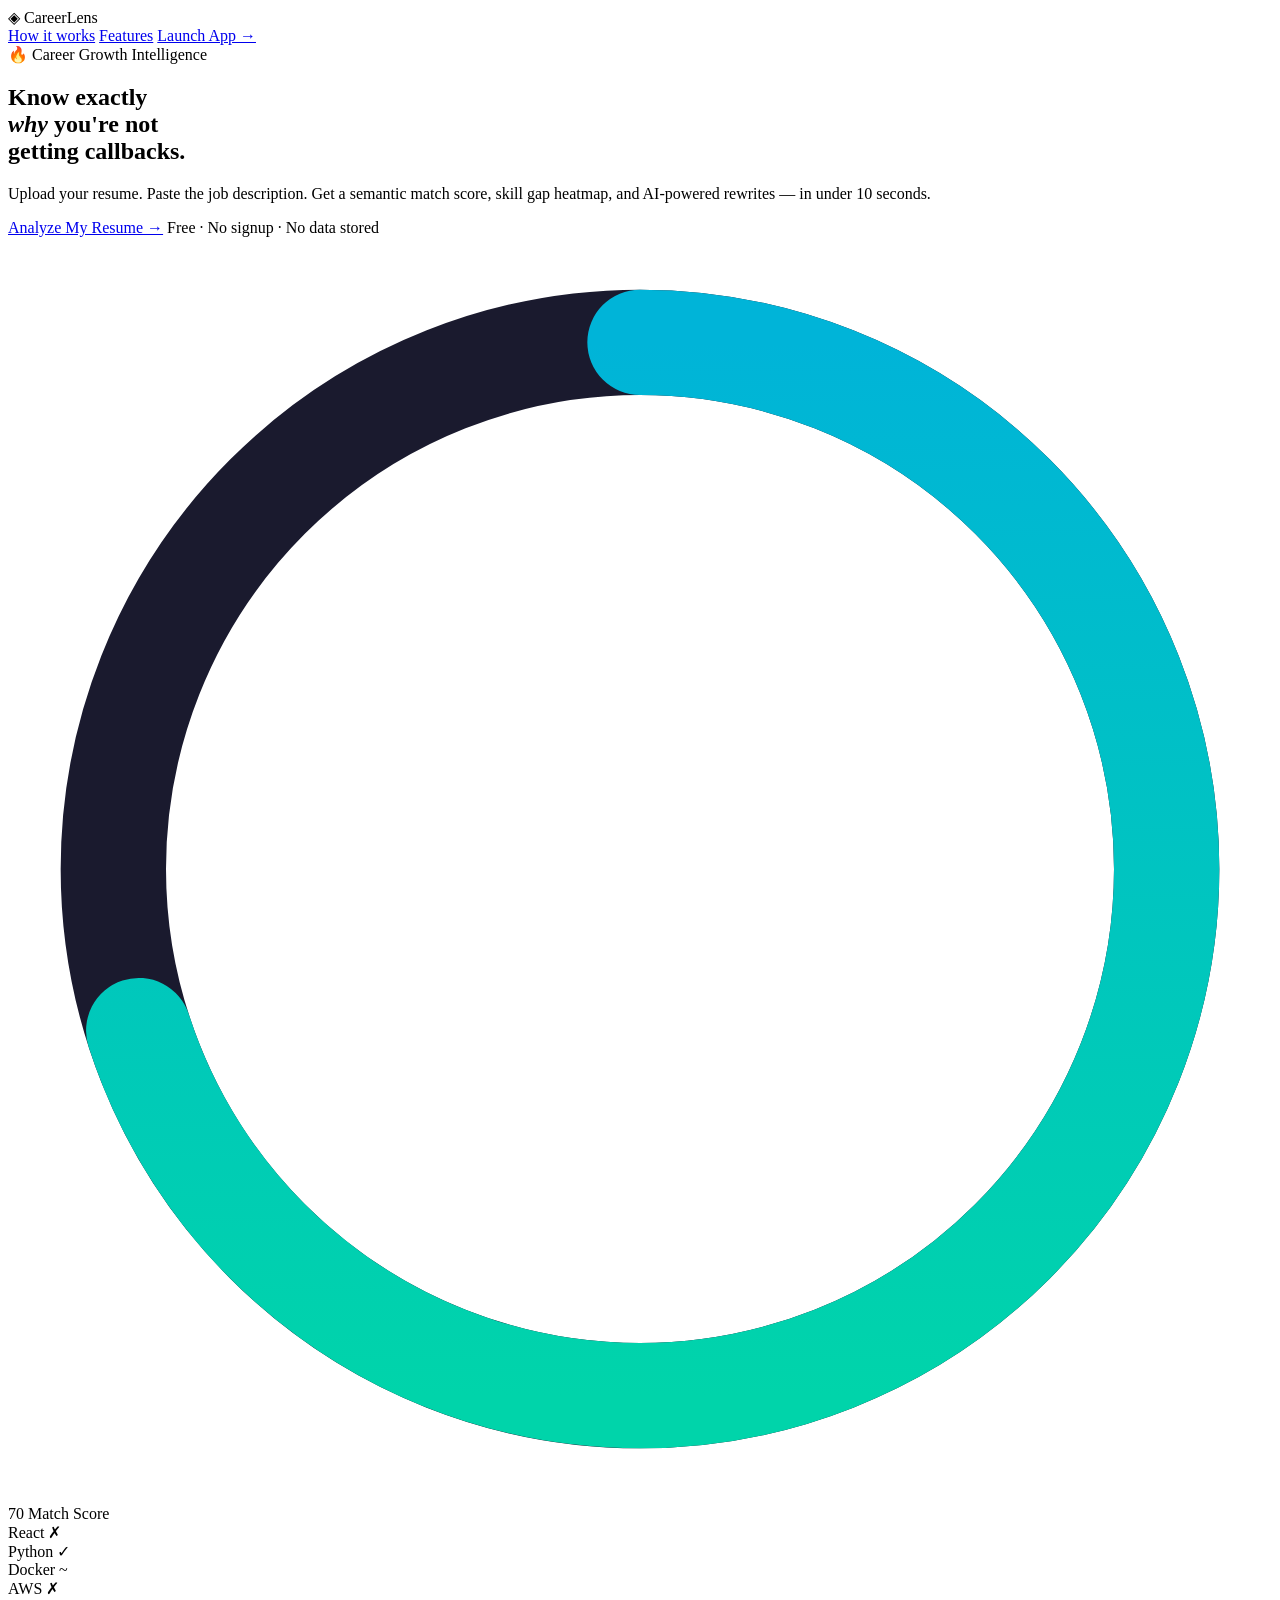
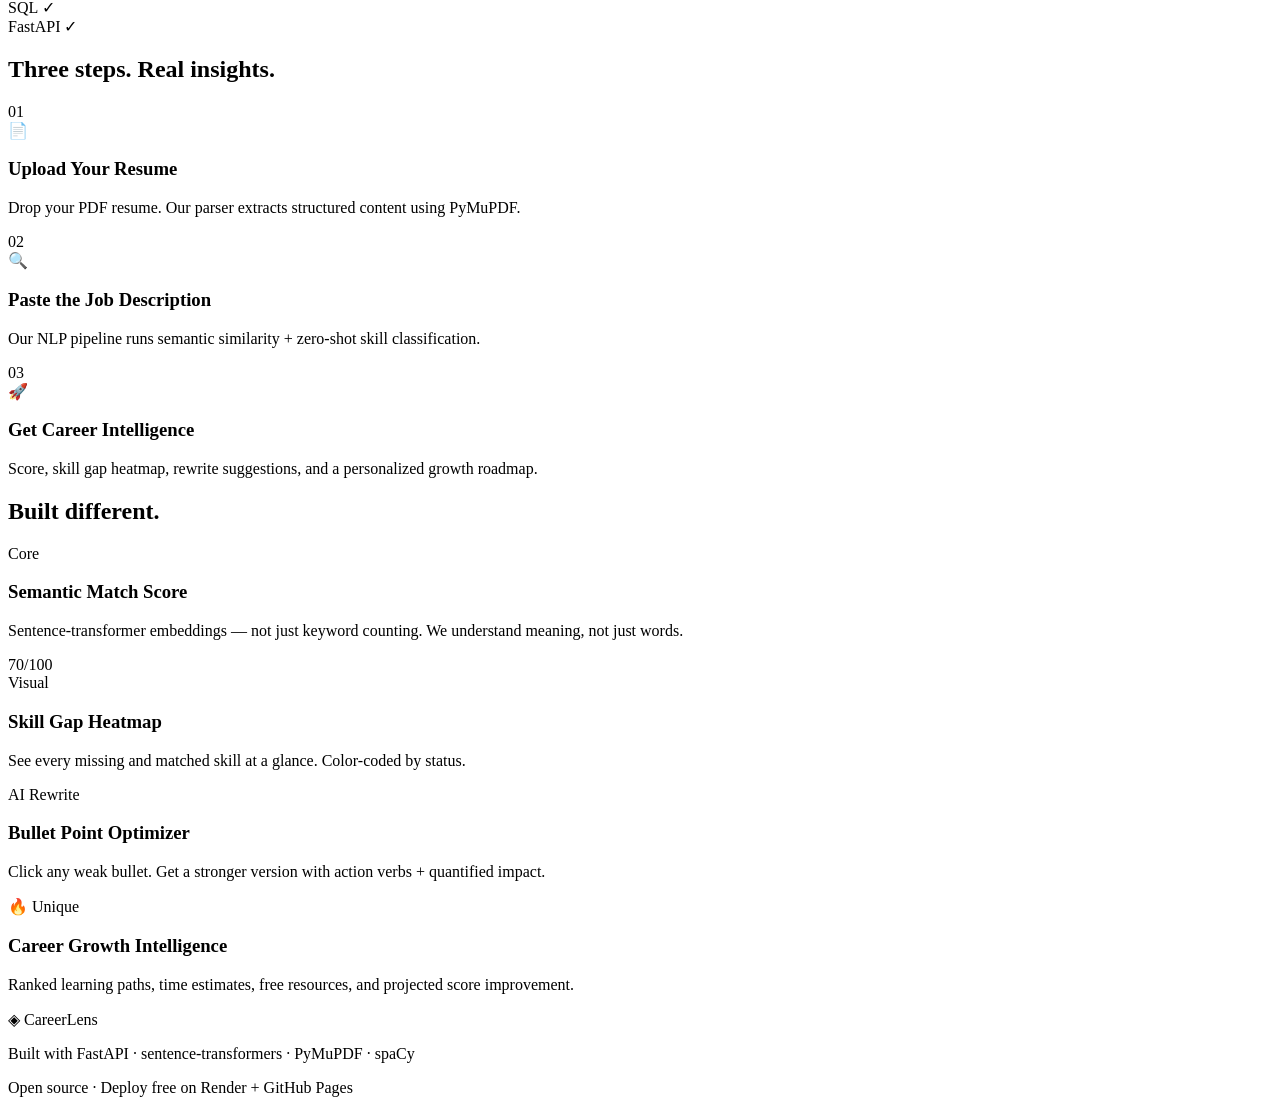
==== commit e45e64f6: "Done" ====
--- a/frontend/index.html
+++ b/frontend/index.html
@@ -6,7 +6,7 @@
   <title>CareerLens — AI-Powered Career Intelligence</title>
   <link rel="preconnect" href="https://fonts.googleapis.com">
   <link href="https://fonts.googleapis.com/css2?family=Syne:wght@400;600;700;800&family=DM+Sans:ital,opsz,wght@0,9..40,300;0,9..40,400;0,9..40,500;1,9..40,300&display=swap" rel="stylesheet">
-  <link rel="stylesheet" href="css/index.css">
+  <link rel="stylesheet" href="/static/css/index.css">
 </head>
 <body>
 
@@ -141,6 +141,6 @@
     <p class="footer-small">Open source · Deploy free on Render + GitHub Pages</p>
   </footer>
 
-  <script src="js/index.js"></script>
+  <script src="/static/js/index.js"></script>
 </body>
 </html>
